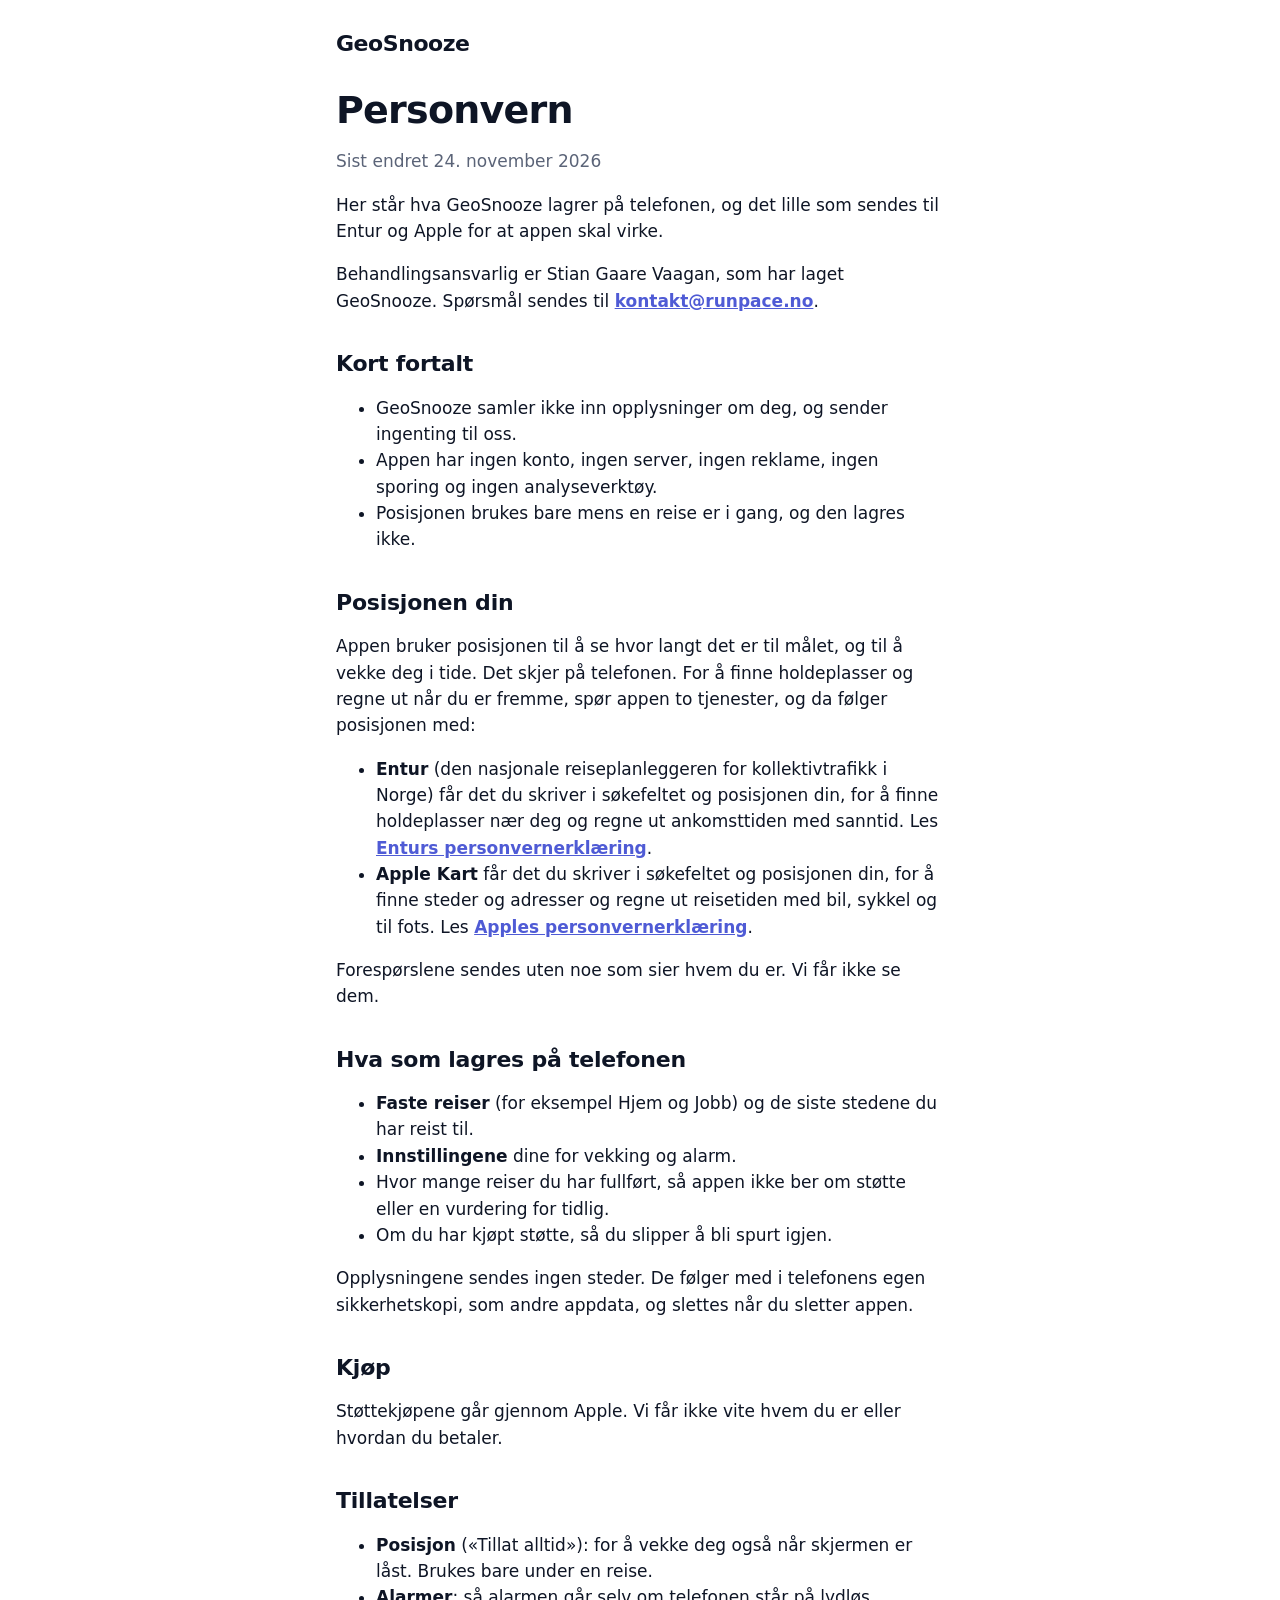
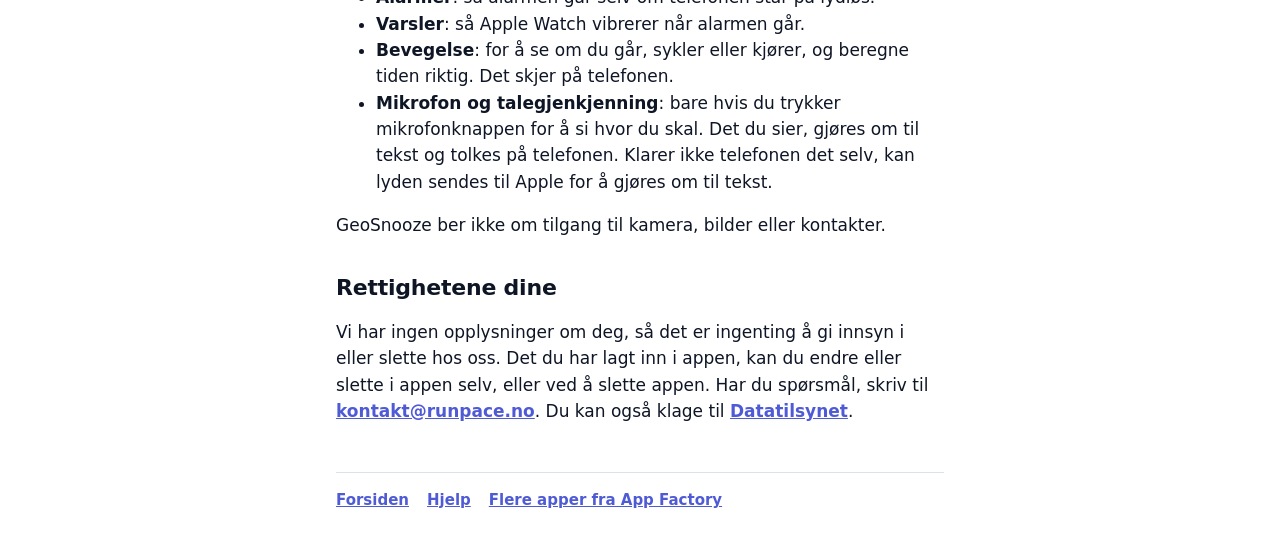
==== personvern/index.html @ c6c5e123 "Forside, personvern og hjelp for GeoSnooze Co-Authored-By: Claude Opus 5.5 <noreply@anthropic.com> C" ====
<!doctype html>
<html lang="nb">
<head>
<meta charset="utf-8">
<meta name="viewport" content="width=device-width, initial-scale=1">
<title>Personvern – GeoSnooze</title>
<meta name="description" content="GeoSnooze samler ikke inn opplysninger om deg. Her står hva appen lagrer på telefonen, og hva som sendes til Entur og Apple.">
<meta name="theme-color" content="#FFFFFF">
<link rel="alternate" hreflang="nb" href="../personvern/">
<link rel="alternate" hreflang="x-default" href="../personvern/">
<link rel="stylesheet" href="../style.css">
</head>
<body>
<main>
  <a class="brand small" href="../"><span>GeoSnooze</span></a>
  <h1>Personvern</h1>
  <p class="muted">Sist endret 24. november 2026</p>

  <p>Her står hva GeoSnooze lagrer på telefonen, og det lille som sendes til Entur og Apple for at appen skal virke.</p>
  <p>Behandlingsansvarlig er Stian Gaare Vaagan, som har laget GeoSnooze. Spørsmål sendes til
    <a href="mailto:kontakt@runpace.no">kontakt@runpace.no</a>.</p>

  <h2>Kort fortalt</h2>
  <ul>
    <li>GeoSnooze samler ikke inn opplysninger om deg, og sender ingenting til oss.</li>
    <li>Appen har ingen konto, ingen server, ingen reklame, ingen sporing og ingen analyseverktøy.</li>
    <li>Posisjonen brukes bare mens en reise er i gang, og den lagres ikke.</li>
  </ul>

  <h2>Posisjonen din</h2>
  <p>Appen bruker posisjonen til å se hvor langt det er til målet, og til å vekke deg i tide. Det skjer på telefonen.
    For å finne holdeplasser og regne ut når du er fremme, spør appen to tjenester, og da følger posisjonen med:</p>
  <ul>
    <li><strong>Entur</strong> (den nasjonale reiseplanleggeren for kollektivtrafikk i Norge) får det du skriver i
      søkefeltet og posisjonen din, for å finne holdeplasser nær deg og regne ut ankomsttiden med sanntid. Les
      <a href="https://www.entur.no/personvern">Enturs personvernerklæring</a>.</li>
    <li><strong>Apple Kart</strong> får det du skriver i søkefeltet og posisjonen din, for å finne steder og adresser
      og regne ut reisetiden med bil, sykkel og til fots. Les
      <a href="https://www.apple.com/legal/privacy/">Apples personvernerklæring</a>.</li>
  </ul>
  <p>Forespørslene sendes uten noe som sier hvem du er. Vi får ikke se dem.</p>

  <h2>Hva som lagres på telefonen</h2>
  <ul>
    <li><strong>Faste reiser</strong> (for eksempel Hjem og Jobb) og de siste stedene du har reist til.</li>
    <li><strong>Innstillingene</strong> dine for vekking og alarm.</li>
    <li>Hvor mange reiser du har fullført, så appen ikke ber om støtte eller en vurdering for tidlig.</li>
    <li>Om du har kjøpt støtte, så du slipper å bli spurt igjen.</li>
  </ul>
  <p>Opplysningene sendes ingen steder. De følger med i telefonens egen sikkerhetskopi, som andre appdata, og
    slettes når du sletter appen.</p>

  <h2>Kjøp</h2>
  <p>Støttekjøpene går gjennom Apple. Vi får ikke vite hvem du er eller hvordan du betaler.</p>

  <h2>Tillatelser</h2>
  <ul>
    <li><strong>Posisjon</strong> («Tillat alltid»): for å vekke deg også når skjermen er låst. Brukes bare under en reise.</li>
    <li><strong>Alarmer</strong>: så alarmen går selv om telefonen står på lydløs.</li>
    <li><strong>Varsler</strong>: så Apple Watch vibrerer når alarmen går.</li>
    <li><strong>Bevegelse</strong>: for å se om du går, sykler eller kjører, og beregne tiden riktig. Det skjer på telefonen.</li>
    <li><strong>Mikrofon og talegjenkjenning</strong>: bare hvis du trykker mikrofonknappen for å si hvor du skal. Det
      du sier, gjøres om til tekst og tolkes på telefonen. Klarer ikke telefonen det selv, kan lyden sendes til Apple
      for å gjøres om til tekst.</li>
  </ul>
  <p>GeoSnooze ber ikke om tilgang til kamera, bilder eller kontakter.</p>

  <h2>Rettighetene dine</h2>
  <p>Vi har ingen opplysninger om deg, så det er ingenting å gi innsyn i eller slette hos oss. Det du har lagt inn i
    appen, kan du endre eller slette i appen selv, eller ved å slette appen. Har du spørsmål, skriv til
    <a href="mailto:kontakt@runpace.no">kontakt@runpace.no</a>. Du kan også klage til
    <a href="https://www.datatilsynet.no">Datatilsynet</a>.</p>
  <footer>
    <a href="../">Forsiden</a>
    <a href="../support/">Hjelp</a>
    <a href="/">Flere apper fra App Factory</a>
  </footer>
</main>
</body>
</html>
---- style.css ----
/* Laget av Felles/skript/nettside.py fra app.json. Rett ikke her. */
:root {
  --bakgrunn: #FFFFFF;
  --flate: #F2F3F7;
  --tekst: #0E1525;
  --overskrift: #0E1525;
  --dempet: #5B6478;
  --aksent: #4F5BD5;
  --linje: #DDE1EA;
  color-scheme: light;
}
/* Grunnstilen for appnettsidene (Felles/skript/nettside/style.css). Fargene kommer fra app.json.
   Appens egne fonter og pynt legges i content/nettside/ekstra.css. */
* { box-sizing: border-box; }
html { -webkit-text-size-adjust: 100%; }
body {
  margin: 0;
  background: var(--bakgrunn);
  color: var(--tekst);
  font: 400 17px/1.55 -apple-system, system-ui, "Segoe UI", sans-serif;
}
main { max-width: 640px; margin: 0 auto; padding: 32px 16px 48px; }

.brand { display: inline-flex; align-items: center; gap: 12px; text-decoration: none; color: var(--overskrift); }
.brand img { width: 44px; height: 44px; border-radius: 10px; flex: none; }
.brand span { font: 800 30px/1 -apple-system, system-ui, sans-serif; letter-spacing: -0.02em; }
.brand.small img { width: 32px; height: 32px; border-radius: 7px; }
.brand.small span { font-size: 22px; }

h1 { color: var(--overskrift); font: 800 38px/1.08 -apple-system, system-ui, sans-serif; letter-spacing: -0.02em; margin: 32px 0 12px; }
h2 { color: var(--overskrift); font: 700 22px/1.25 -apple-system, system-ui, sans-serif; letter-spacing: -0.01em; margin: 36px 0 8px; }
strong, b { color: var(--overskrift); font-weight: 700; }
a { color: var(--aksent); font-weight: 600; }
.muted { color: var(--dempet); }

.store-badge { display: inline-block; margin: 24px 0 8px; line-height: 0; }
.store-badge img { height: 50px; width: auto; display: block; }
.store-badge:hover { opacity: 0.85; }
.store-soon { display: inline-block; margin: 24px 0 8px; padding: 12px 18px; border-radius: 12px; background: var(--flate); color: var(--overskrift); font-weight: 600; }

ol.steps { list-style: none; padding: 0; margin: 16px 0 0; display: grid; gap: 10px; counter-reset: step; }
ol.steps li { counter-increment: step; display: grid; grid-template-columns: 36px 1fr; gap: 4px 14px; background: var(--flate); border-radius: 18px; padding: 16px; }
ol.steps li::before { content: counter(step); grid-row: span 2; width: 36px; height: 36px; border-radius: 50%; background: var(--bakgrunn); color: var(--overskrift); font: 800 18px/36px -apple-system, system-ui, sans-serif; text-align: center; }

.pro { background: var(--flate); border-radius: 18px; padding: 20px; margin: 16px 0; }
.pro h2 { margin-top: 0; }
.pro ul { margin: 8px 0 0; padding-left: 20px; }
.badge { display: inline-block; background: var(--aksent); color: var(--bakgrunn); font: 800 13px/1 -apple-system, system-ui, sans-serif; letter-spacing: 0.04em; text-transform: uppercase; border-radius: 8px; padding: 5px 8px; vertical-align: 3px; }

footer { margin-top: 48px; padding-top: 16px; border-top: 1px solid var(--linje); font-size: 15px; display: flex; flex-wrap: wrap; gap: 8px 18px; }
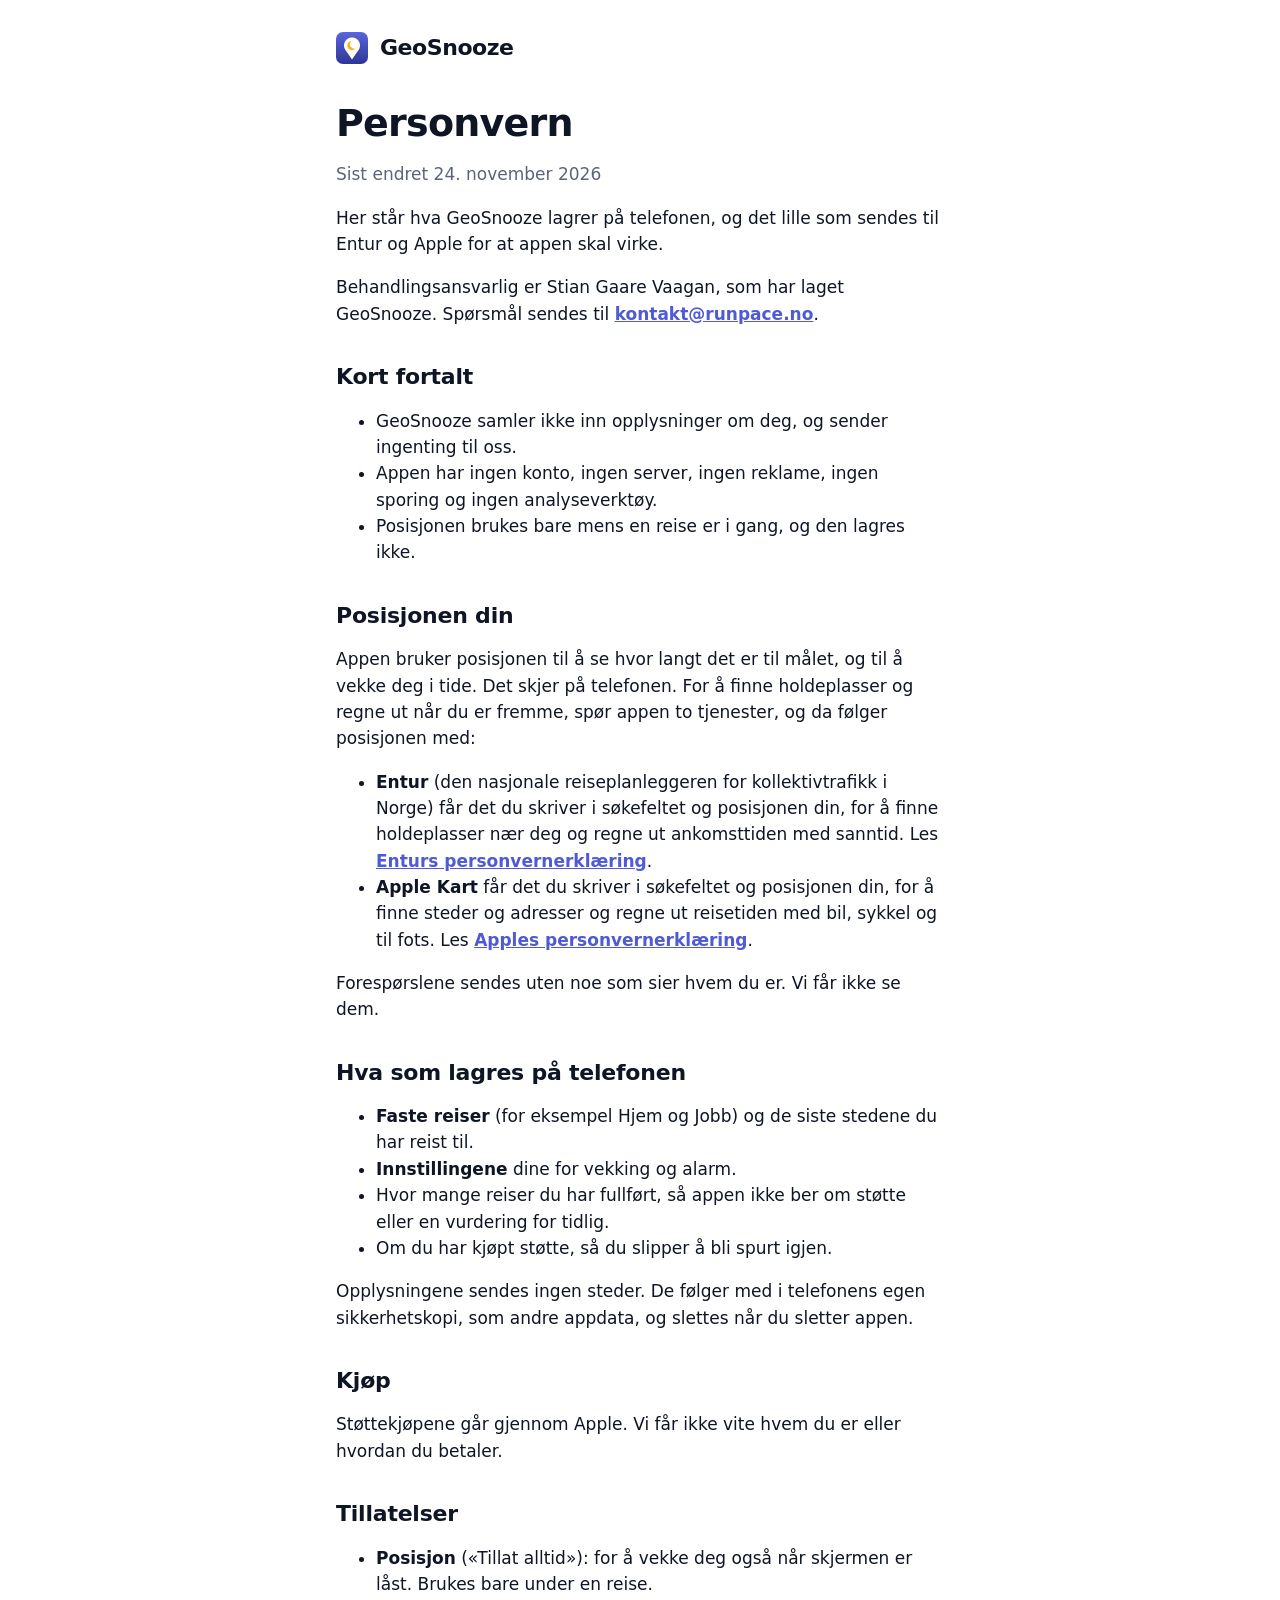
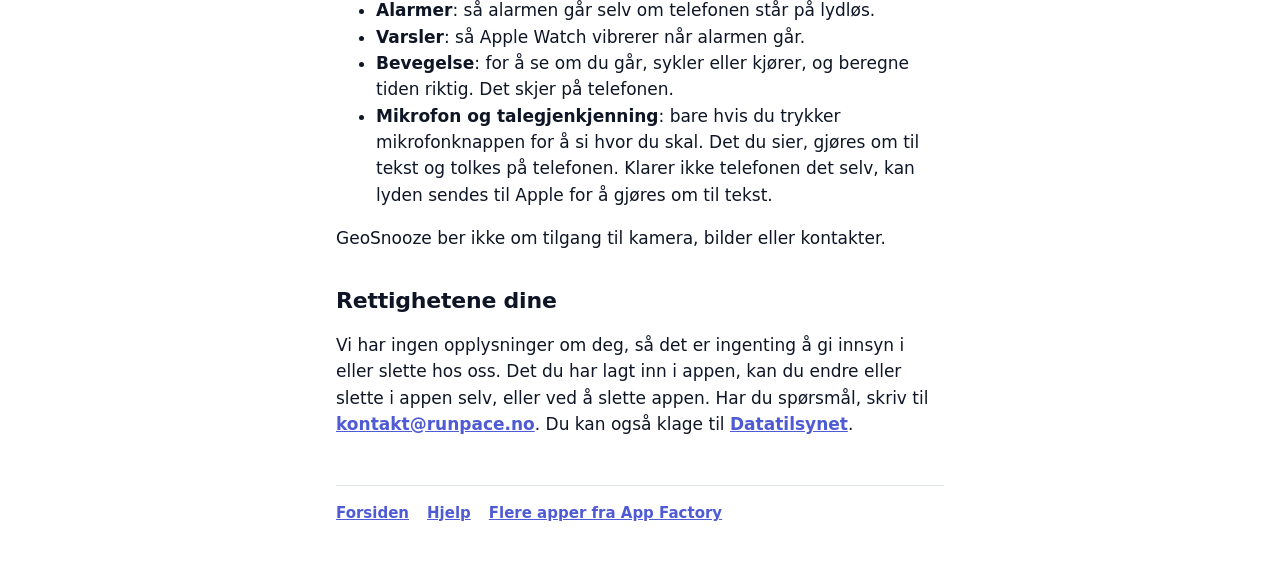
==== commit e40547c6: "Appikon på nettsiden Co-Authored-By: Claude Opus 5.5 <noreply@anthropic.com> Claude-Session: https:/" ====
--- a/personvern/index.html
+++ b/personvern/index.html
@@ -6,13 +6,15 @@
 <title>Personvern – GeoSnooze</title>
 <meta name="description" content="GeoSnooze samler ikke inn opplysninger om deg. Her står hva appen lagrer på telefonen, og hva som sendes til Entur og Apple.">
 <meta name="theme-color" content="#FFFFFF">
+<link rel="icon" href="../icon.png">
+<link rel="apple-touch-icon" href="../icon.png">
 <link rel="alternate" hreflang="nb" href="../personvern/">
 <link rel="alternate" hreflang="x-default" href="../personvern/">
 <link rel="stylesheet" href="../style.css">
 </head>
 <body>
 <main>
-  <a class="brand small" href="../"><span>GeoSnooze</span></a>
+  <a class="brand small" href="../"><img src="../icon.png" alt="" width="44" height="44"><span>GeoSnooze</span></a>
   <h1>Personvern</h1>
   <p class="muted">Sist endret 24. november 2026</p>
 
